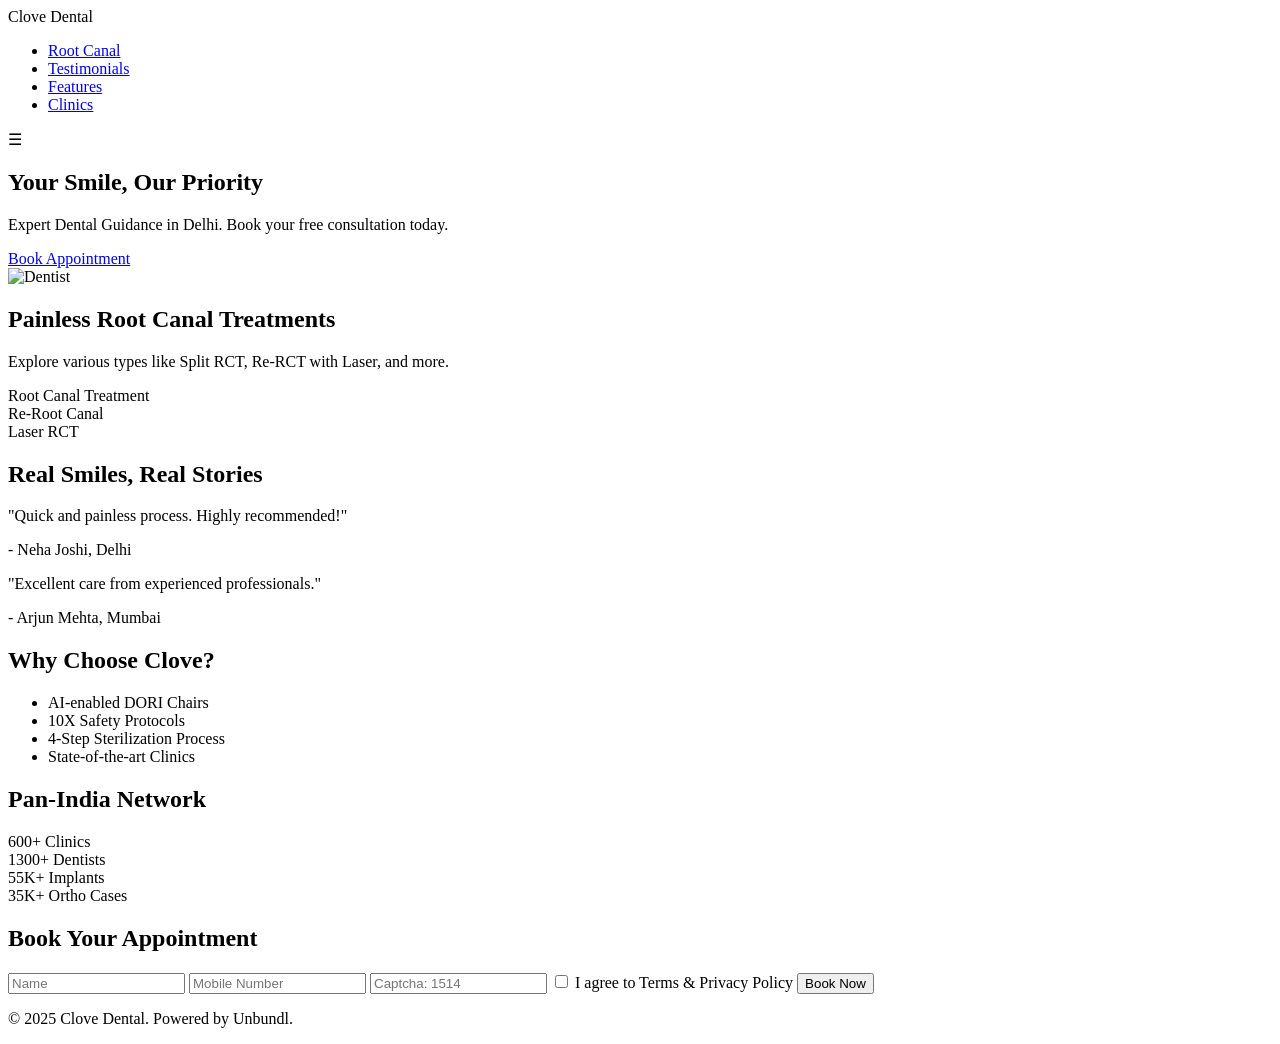
==== main.html @ a5bf7992 "Create main.html" ====
<!DOCTYPE html>
<html lang="en">

<head>
    <meta charset="UTF-8">
    <meta name="viewport" content="width=device-width, initial-scale=1.0">
    <title>Clove Dental - Book Appointment</title>
    <link rel="stylesheet" href="style.css">
</head>

<body>
    <!-- Header & Hero Section -->
    <header class="header">
        <div class="container">
            <div class="logo">Clove Dental</div>
            <nav>
                <ul class="nav-links">
                    <li><a href="#rct">Root Canal</a></li>
                    <li><a href="#testimonials">Testimonials</a></li>
                    <li><a href="#features">Features</a></li>
                    <li><a href="#clinics">Clinics</a></li>
                </ul>
                <div class="hamburger">&#9776;</div>
            </nav>
        </div>
    </header>

    <section class="hero">
        <div class="container">
            <div class="hero-text">
                <h1>Your Smile, Our Priority</h1>
                <p>Expert Dental Guidance in Delhi. Book your free consultation today.</p>
                <a href="#form" class="btn">Book Appointment</a>
            </div>
            <div>
                <img src="https://img.freepik.com/free-photo/empty-stomatology-orthodontist-bright-office-room-with-nobody-it_482257-15349.jpg" alt="Dentist">
            </div>
        </div>
    </section>

    <!-- Root Canal Explainer -->
    <section id="rct" class="info-section">
        <div class="container">
            <h2>Painless Root Canal Treatments</h2>
            <p>Explore various types like Split RCT, Re-RCT with Laser, and more.</p>
            <div class="cards">
                <div class="card">Root Canal Treatment</div>
                <div class="card">Re-Root Canal</div>
                <div class="card">Laser RCT</div>
            </div>
        </div>
    </section>

    <!-- Testimonials -->
    <section id="testimonials" class="testimonials">
        <div class="container">
            <h2>Real Smiles, Real Stories</h2>
            <div class="testimonial-grid">
                <div class="testimonial">
                    <p>"Quick and painless process. Highly recommended!"</p>
                    <span>- Neha Joshi, Delhi</span>
                </div>
                <div class="testimonial">
                    <p>"Excellent care from experienced professionals."</p>
                    <span>- Arjun Mehta, Mumbai</span>
                </div>
            </div>
        </div>
    </section>

    <!-- Features (AI Dental Chair, Sterilization) -->
    <section id="features" class="features">
        <div class="container">
            <h2>Why Choose Clove?</h2>
            <ul>
                <li>AI-enabled DORI Chairs</li>
                <li>10X Safety Protocols</li>
                <li>4-Step Sterilization Process</li>
                <li>State-of-the-art Clinics</li>
            </ul>
        </div>
    </section>

    <!-- Clinic Locations & Stats -->
    <section id="clinics" class="stats">
        <div class="container">
            <h2>Pan-India Network</h2>
            <div class="stats-grid">
                <div class="stat">600+ Clinics</div>
                <div class="stat">1300+ Dentists</div>
                <div class="stat">55K+ Implants</div>
                <div class="stat">35K+ Ortho Cases</div>
            </div>
        </div>
    </section>

    <!-- Appointment Form -->
    <section id="form" class="appointment">
        <div class="container">
            <h2>Book Your Appointment</h2>
            <form>
                <input type="text" placeholder="Name" required>
                <input type="tel" placeholder="Mobile Number" required>
                <input type="text" placeholder="Captcha: 1514" required>
                <label><input type="checkbox" required> I agree to Terms & Privacy Policy</label>
                <button type="submit">Book Now</button>
            </form>
        </div>
    </section>

    <footer class="footer">
        <div class="container">
            <p>&copy; 2025 Clove Dental. Powered by Unbundl.</p>
        </div>
    </footer>

    <script src="script.js"></script>
</body>

</html>
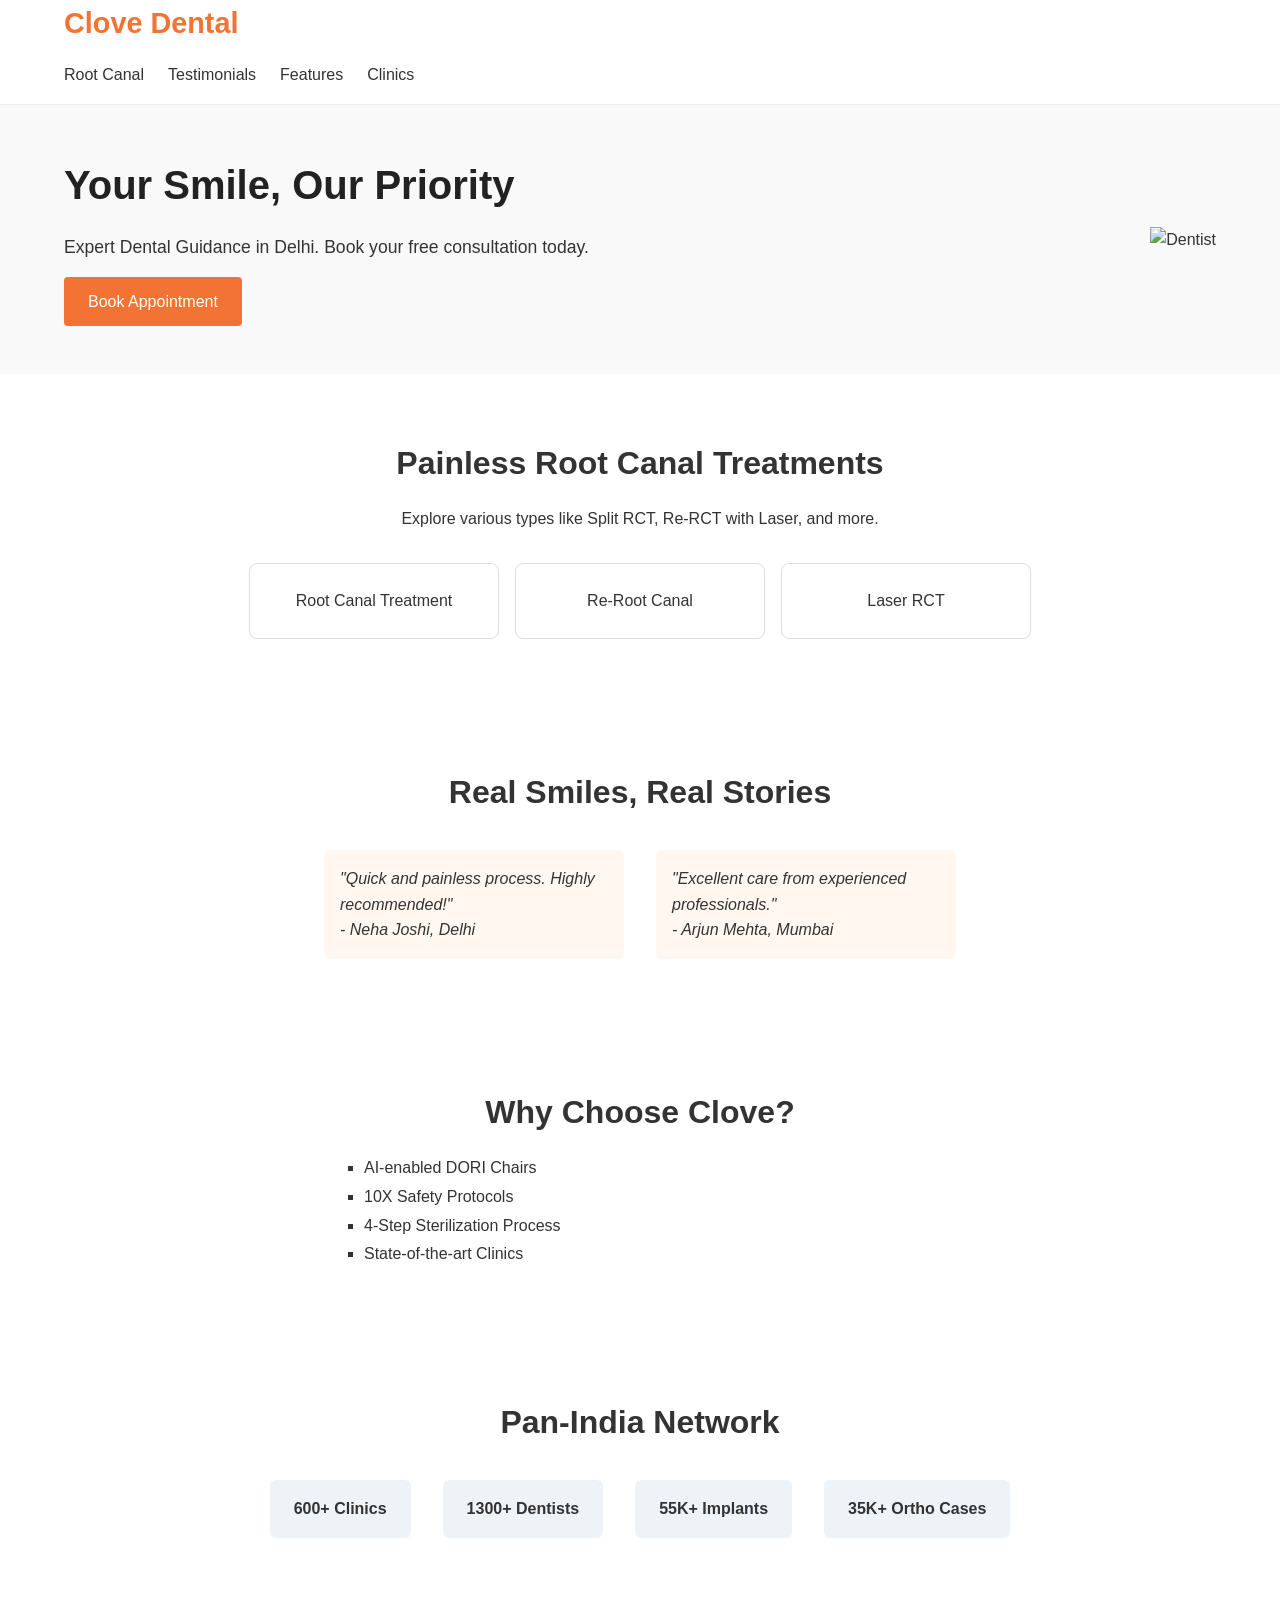
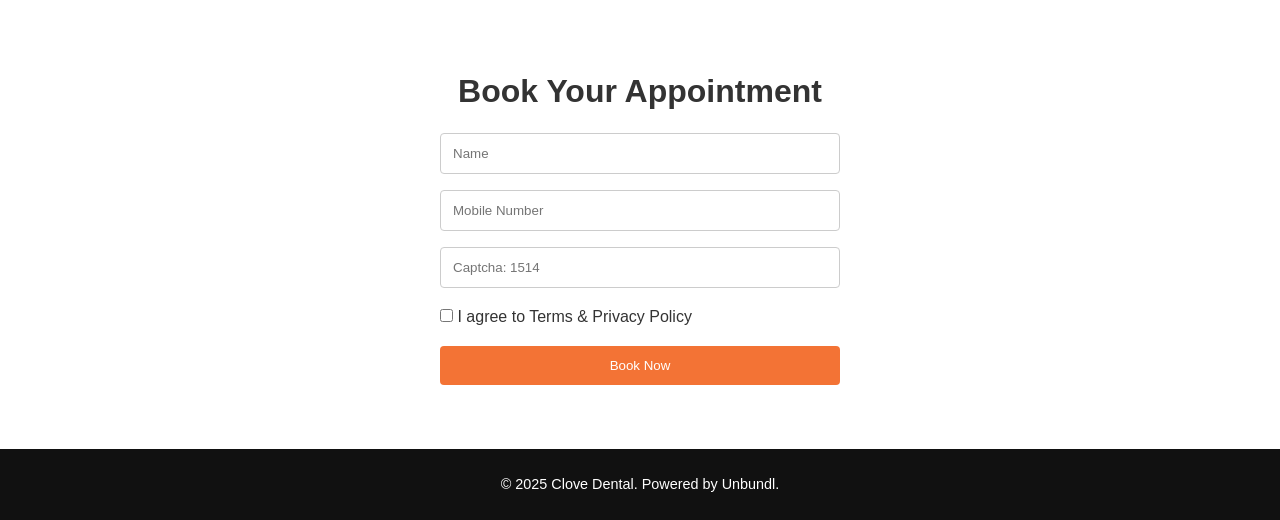
==== commit 0e168a21: "Update main.html" ====
--- a/main.html
+++ b/main.html
@@ -33,7 +33,7 @@
                 <a href="#form" class="btn">Book Appointment</a>
             </div>
             <div>
-                <img src="https://img.freepik.com/free-photo/empty-stomatology-orthodontist-bright-office-room-with-nobody-it_482257-15349.jpg" alt="Dentist">
+                <img src="https://via.placeholder.com/400x200" alt="Dentist">
             </div>
         </div>
     </section>
--- a/style.css
+++ b/style.css
@@ -0,0 +1,246 @@
+/* Base Reset */
+* {
+    margin: 0;
+    padding: 0;
+    box-sizing: border-box;
+}
+
+body {
+    font-family: 'Segoe UI', sans-serif;
+    line-height: 1.6;
+    color: #333;
+    background-color: #fff;
+}
+
+img {
+    max-width: 100%;
+    display: block;
+}
+
+.container {
+    width: 90%;
+    max-width: 1200px;
+    margin: auto;
+}
+
+/* Header */
+.header {
+    background: #fff;
+    border-bottom: 1px solid #eee;
+    position: sticky;
+    top: 0;
+    z-index: 1000;
+}
+
+.logo {
+    font-size: 1.8rem;
+    font-weight: bold;
+    color: #f37335;
+}
+
+nav {
+    display: flex;
+    justify-content: space-between;
+    align-items: center;
+    padding: 1rem 0;
+}
+
+.nav-links {
+    list-style: none;
+    display: flex;
+    gap: 1.5rem;
+}
+
+.nav-links a {
+    text-decoration: none;
+    color: #333;
+    font-weight: 500;
+}
+
+.hamburger {
+    display: none;
+    font-size: 1.5rem;
+    cursor: pointer;
+}
+
+/* Hero */
+.hero {
+    background: #f9f9f9;
+    display: flex;
+    align-items: center;
+    padding: 3rem 0;
+}
+
+.hero .container {
+    display: flex;
+    flex-wrap: wrap;
+    align-items: center;
+    gap: 2rem;
+}
+
+.hero-text {
+    flex: 1;
+}
+
+.hero-text h1 {
+    font-size: 2.5rem;
+    color: #222;
+}
+
+.hero-text p {
+    margin: 1rem 0;
+    font-size: 1.1rem;
+}
+
+.btn {
+    display: inline-block;
+    background: #f37335;
+    color: white;
+    padding: 0.75rem 1.5rem;
+    text-decoration: none;
+    border-radius: 4px;
+}
+
+/* Sections */
+section {
+    padding: 4rem 0;
+}
+
+.info-section h2,
+.testimonials h2,
+.features h2,
+.stats h2,
+.appointment h2 {
+    text-align: center;
+    font-size: 2rem;
+    margin-bottom: 1rem;
+}
+
+.info-section p {
+    text-align: center;
+    margin-bottom: 2rem;
+}
+
+.cards {
+    display: flex;
+    gap: 1rem;
+    justify-content: center;
+}
+
+.card {
+    padding: 1.5rem;
+    background: #fff;
+    border: 1px solid #ddd;
+    border-radius: 8px;
+    width: 250px;
+    text-align: center;
+}
+
+/* Testimonials */
+.testimonial-grid {
+    display: flex;
+    gap: 2rem;
+    justify-content: center;
+    margin-top: 2rem;
+}
+
+.testimonial {
+    background: #fff7f0;
+    padding: 1rem;
+    border-radius: 6px;
+    width: 300px;
+    font-style: italic;
+}
+
+/* Features */
+.features ul {
+    list-style: square;
+    padding-left: 1.5rem;
+    max-width: 600px;
+    margin: auto;
+    text-align: left;
+    line-height: 1.8;
+}
+
+/* Stats */
+.stats-grid {
+    display: flex;
+    justify-content: center;
+    gap: 2rem;
+    margin-top: 2rem;
+}
+
+.stat {
+    background: #eef3f7;
+    padding: 1rem 1.5rem;
+    border-radius: 6px;
+    font-weight: bold;
+}
+
+/* Form */
+form {
+    max-width: 400px;
+    margin: auto;
+    display: flex;
+    flex-direction: column;
+    gap: 1rem;
+}
+
+form input[type='text'],
+form input[type='tel'] {
+    padding: 0.75rem;
+    border: 1px solid #ccc;
+    border-radius: 4px;
+}
+
+form button {
+    background: #f37335;
+    color: white;
+    padding: 0.75rem;
+    border: none;
+    border-radius: 4px;
+    cursor: pointer;
+}
+
+/* Footer */
+.footer {
+    background: #111;
+    color: #fff;
+    text-align: center;
+    padding: 1.5rem 0;
+    font-size: 0.9rem;
+}
+
+/* Responsive */
+@media (max-width: 768px) {
+    .nav-links {
+        display: none;
+        flex-direction: column;
+        background: #fff;
+        position: absolute;
+        right: 0;
+        top: 60px;
+        width: 200px;
+        padding: 1rem;
+        border: 1px solid #ddd;
+    }
+
+    .nav-links.show {
+        display: flex;
+    }
+
+    .hamburger {
+        display: block;
+    }
+
+    .hero .container {
+        flex-direction: column;
+    }
+
+    .cards,
+    .testimonial-grid,
+    .stats-grid {
+        flex-direction: column;
+        align-items: center;
+    }
+}
